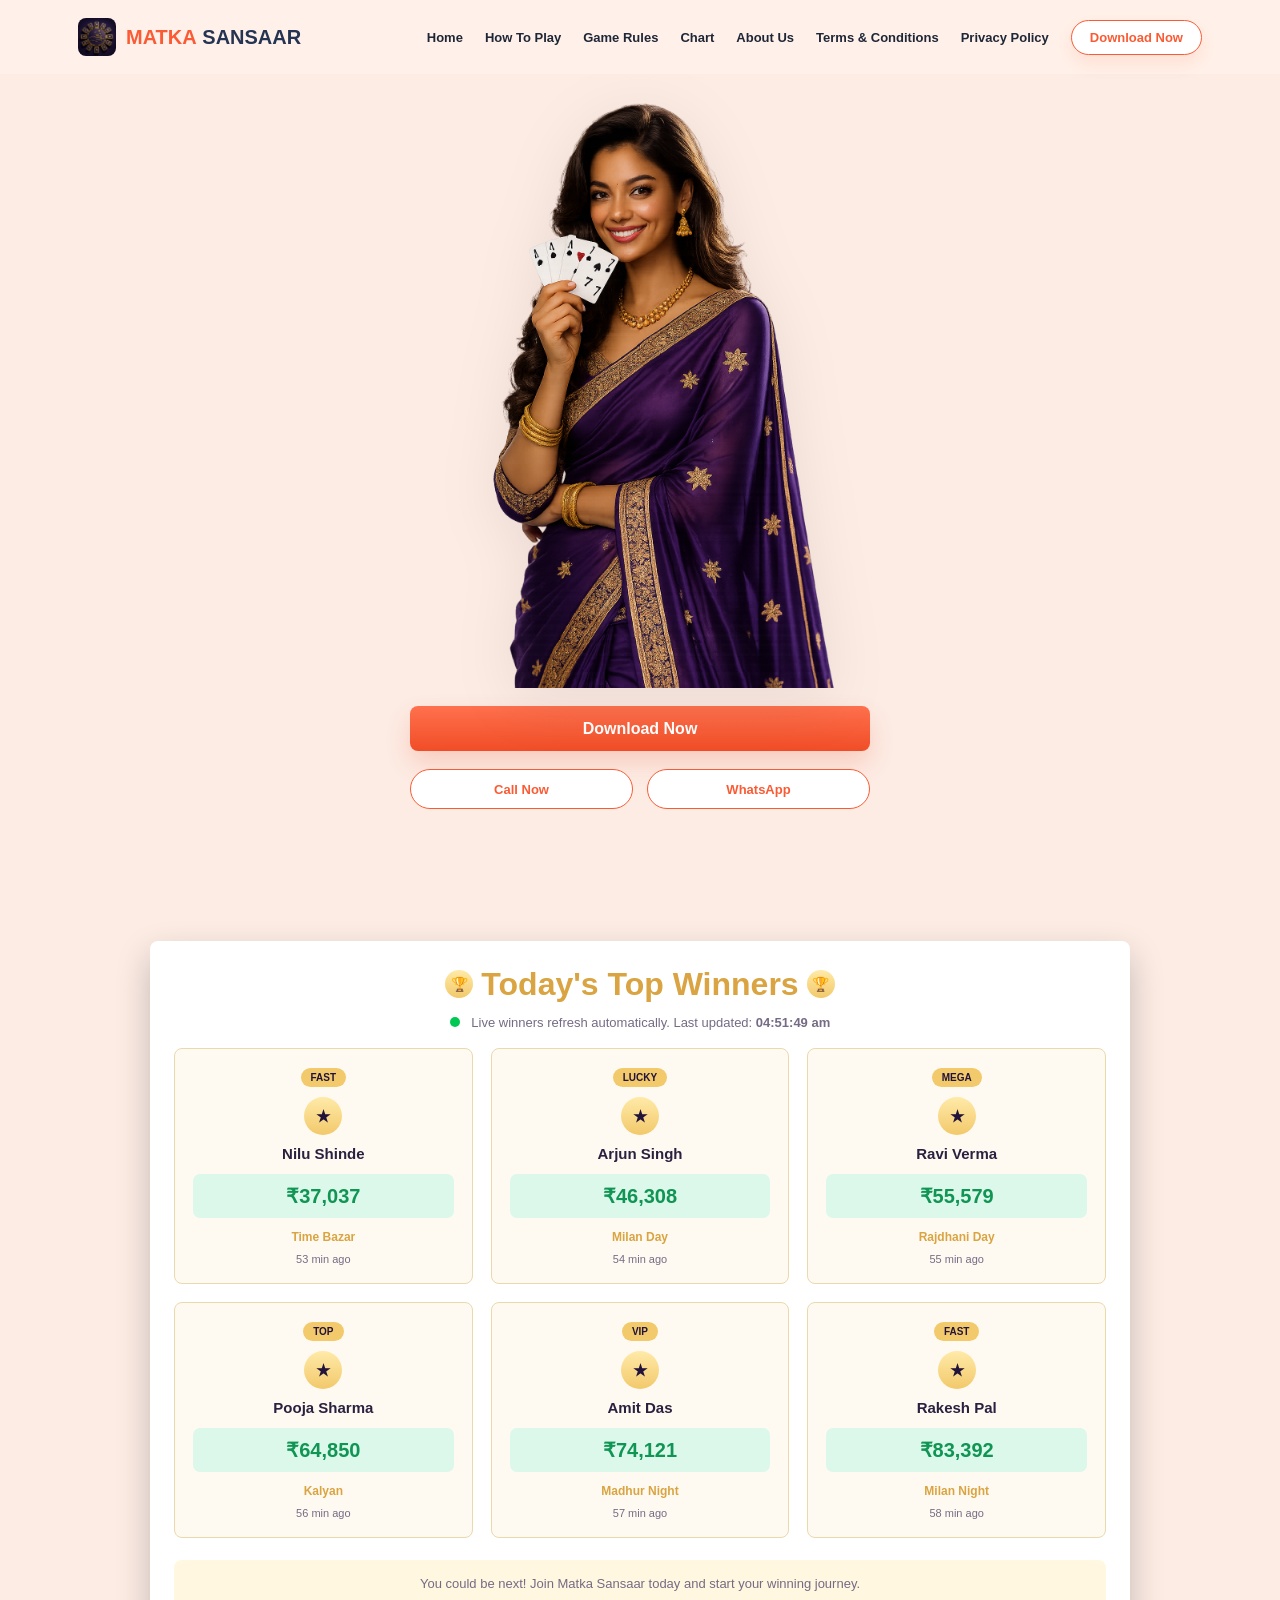
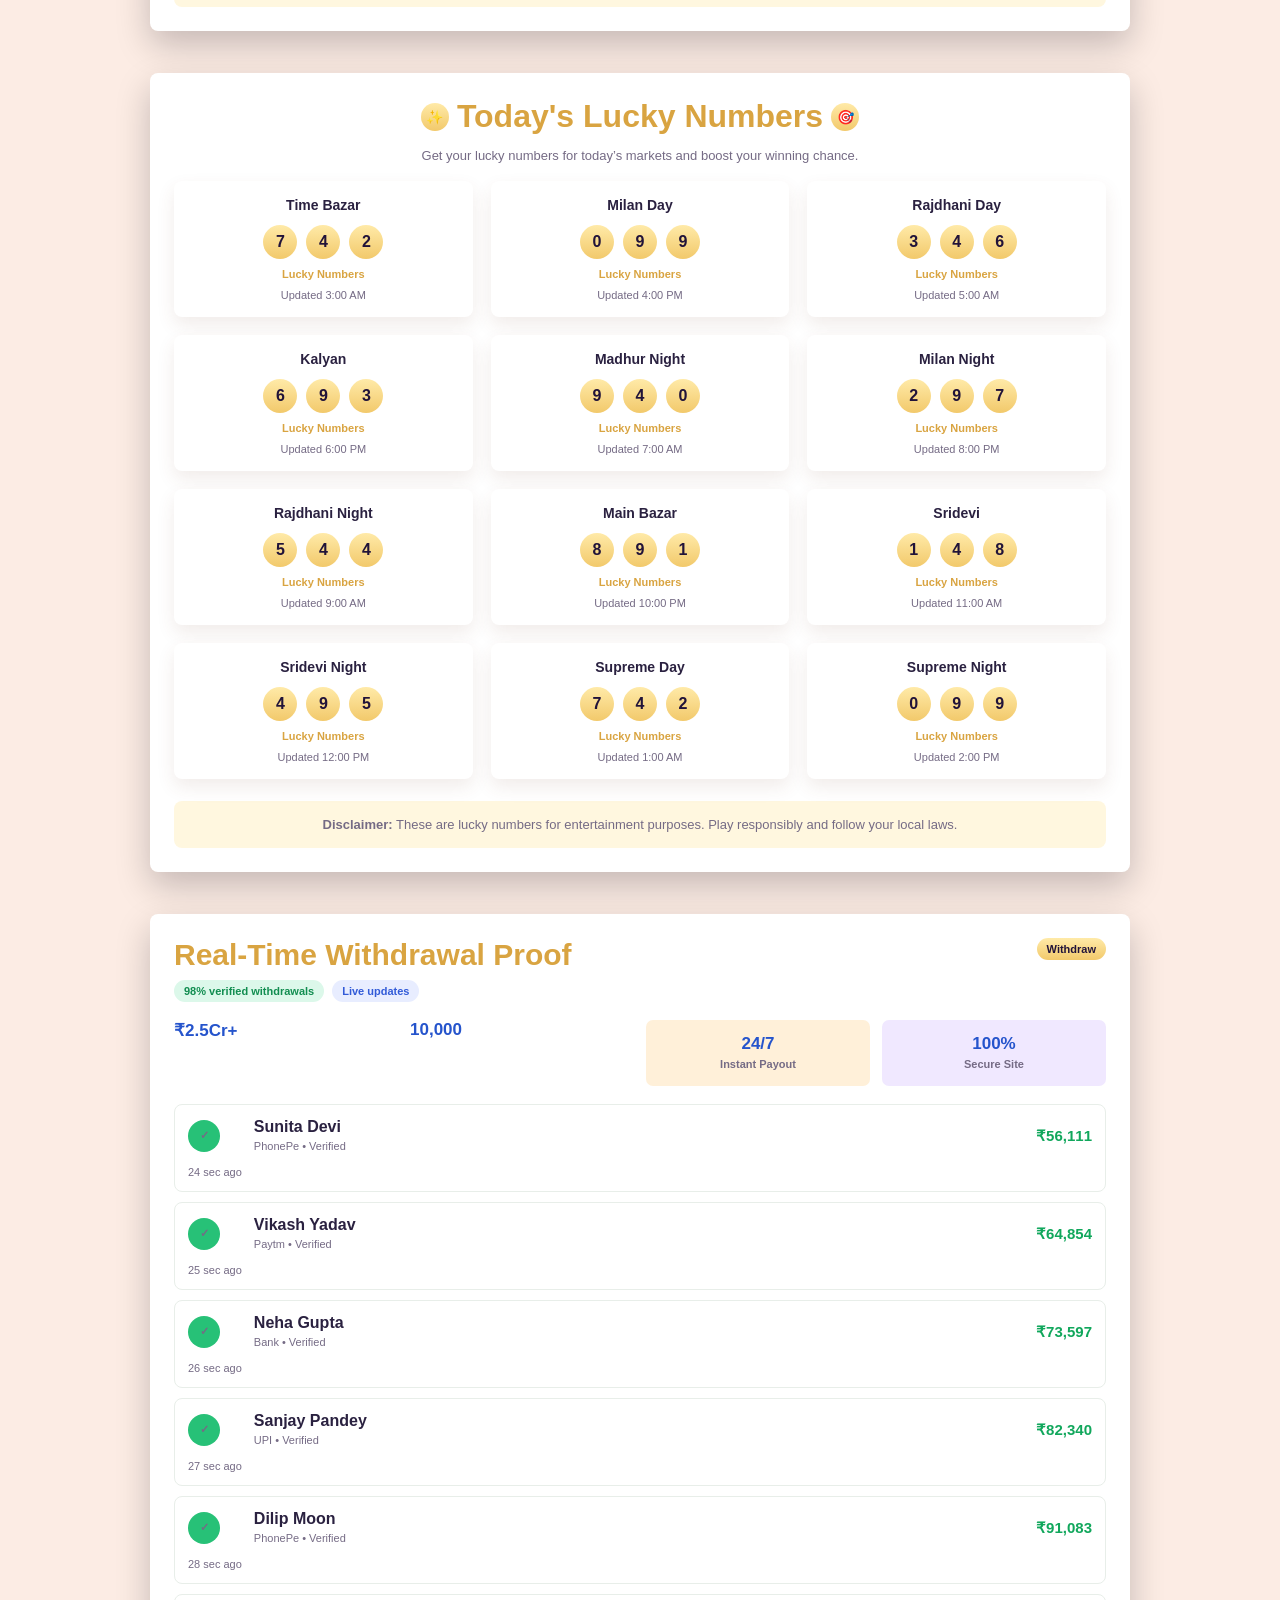
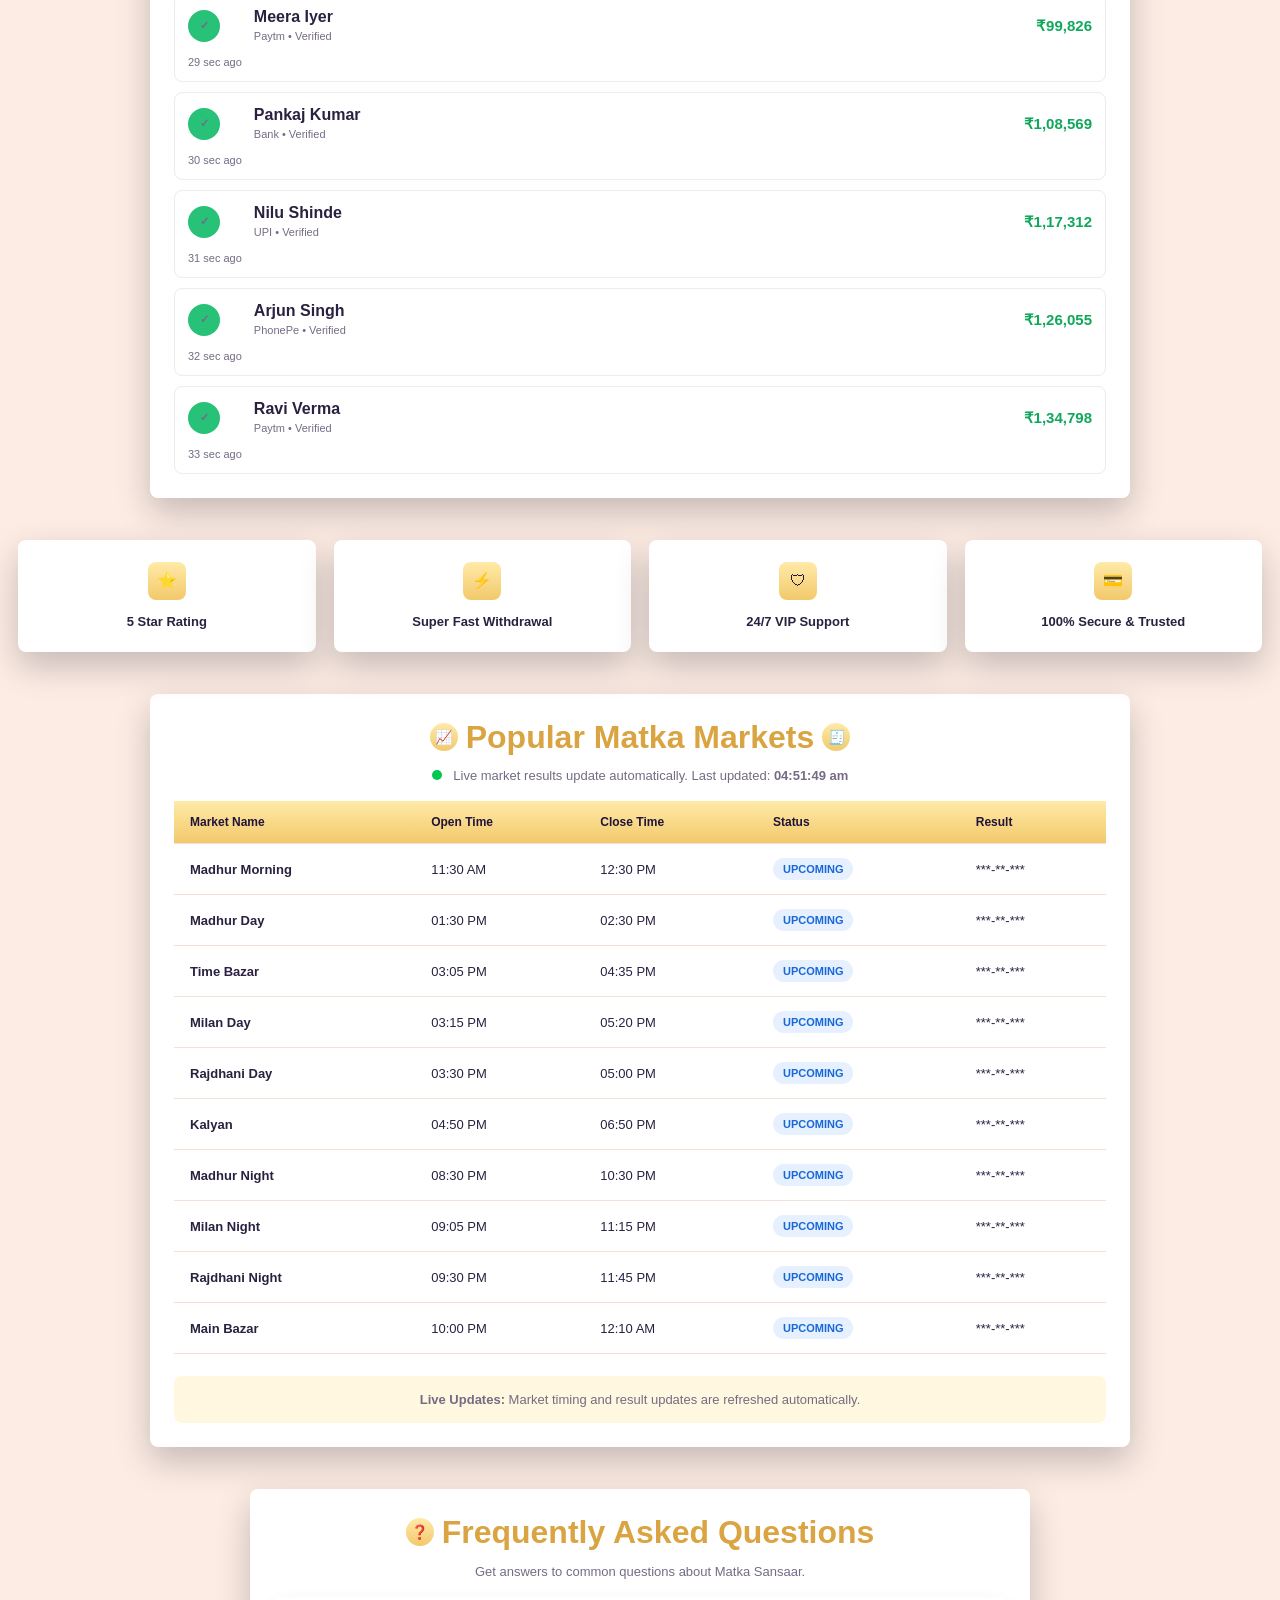
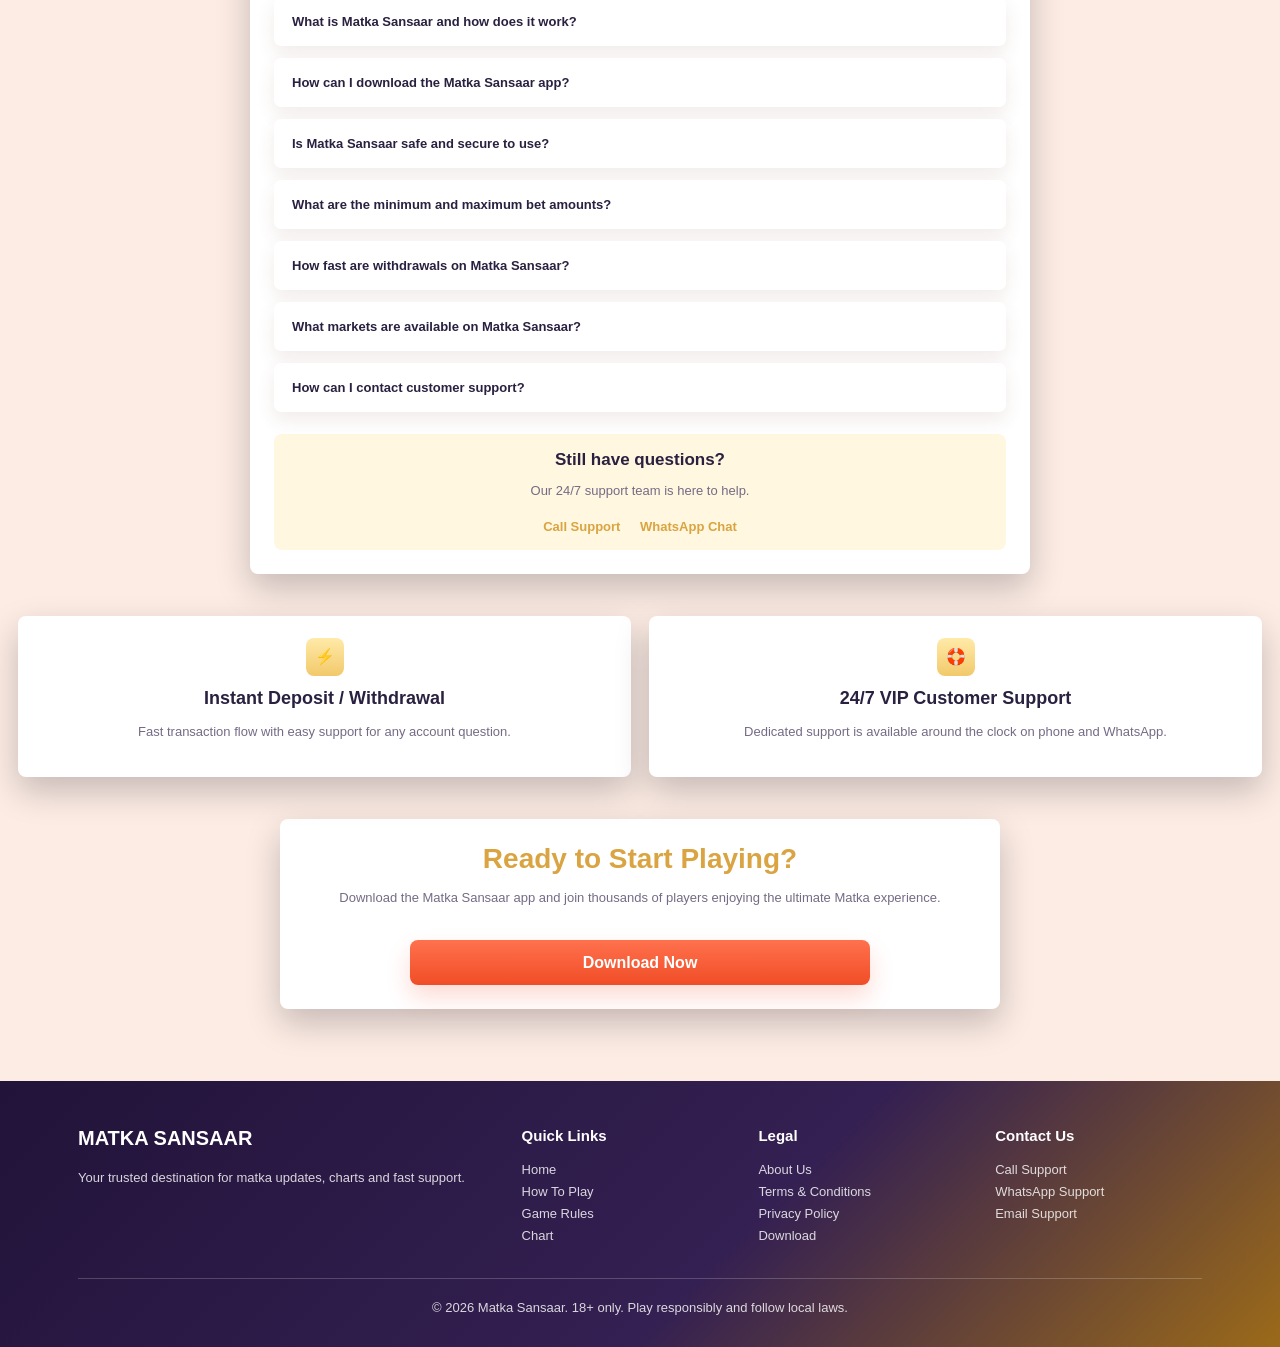
==== sansaarmatka-website/index.html @ 507994ce "Add files via upload" ====
<!doctype html>
<html lang="en">
<head>
  <meta charset="utf-8">
  <meta name="viewport" content="width=device-width, initial-scale=1">
  <title>Matka Sansaar | Results, Winners, Charts & Support</title>
  <meta name="description" content="Matka Sansaar gives daily result updates, top winners, lucky numbers, market charts, withdrawal proof and support on call.">
  <meta name="keywords" content="Matka Sansaar, matka result, matka chart, lucky number, kalyan result, milan result, rajdhani result">
  <meta name="robots" content="index, follow">
  <meta name="theme-color" content="#211339">
  <link rel="canonical" href="https://matkasansaar.com/">
  <link rel="icon" href="assets/images/matka-sansaar-logo.png">
  <link rel="preload" href="assets/images/hero-portrait.png" as="image">
  <link rel="stylesheet" href="styles.css">
  <script type="application/ld+json">
    {
      "@context": "https://schema.org",
      "@type": "Organization",
      "name": "Matka Sansaar",
      "url": "https://matkasansaar.com/",
      "telephone": "+918210743343"
    }
  </script>
</head>
<body>
  <header class="site-header">
    <a class="brand" href="index.html" aria-label="Matka Sansaar home">
      <img src="assets/images/matka-sansaar-logo.png" alt="Matka Sansaar logo" width="36" height="36">
      <span><b>MATKA</b> SANSAAR</span>
    </a>
    <button class="menu-btn" type="button" aria-expanded="false" aria-controls="mainNav">Menu</button>
    <nav id="mainNav" class="nav-links" aria-label="Main navigation">
      <a href="index.html">Home</a>
      <a href="how-to-play.html">How To Play</a>
      <a href="game-rules.html">Game Rules</a>
      <a href="chart.html">Chart</a>
      <a href="about-us.html">About Us</a>
      <a href="terms-and-conditions.html">Terms & Conditions</a>
      <a href="privacy-policy.html">Privacy Policy</a>
      <a class="download-pill" href="apk/MatkaSansaar.apk" download>Download Now</a>
    </nav>
  </header>

  <main>
    <section class="hero">
      <img class="hero-person" src="assets/images/hero-portrait.png" alt="Matka Sansaar app download visual">
      <a class="primary-download" href="apk/MatkaSansaar.apk" download>Download Now</a>
      <div class="hero-actions">
        <a href="tel:+918210743343">Call Now</a>
        <a href="https://wa.me/918210743343" target="_blank" rel="noopener">WhatsApp</a>
      </div>
    </section>

    <section class="panel winners-panel" aria-labelledby="winnersTitle">
      <div class="section-title">
        <span class="round-icon">🏆</span>
        <h1 id="winnersTitle">Today's Top Winners</h1>
        <span class="round-icon">🏆</span>
        <p><span class="live-dot"></span> Live winners refresh automatically. Last updated: <b data-update-time>--:--</b></p>
      </div>
      <div id="winnerCards" class="winner-grid">
  <article class="winner-card skeleton" style="height:260px"></article>
  <article class="winner-card skeleton" style="height:260px"></article>
  <article class="winner-card skeleton" style="height:260px"></article>
</div>
      <div class="notice">You could be next! Join Matka Sansaar today and start your winning journey.</div>
    </section>

    <section class="panel" aria-labelledby="luckyTitle">
      <div class="section-title">
        <span class="round-icon">✨</span>
        <h2 id="luckyTitle">Today's Lucky Numbers</h2>
        <span class="round-icon">🎯</span>
        <p>Get your lucky numbers for today’s markets and boost your winning chance.</p>
      </div>
      <div id="luckyCards" class="lucky-grid"></div>
      <div class="disclaimer"><b>Disclaimer:</b> These are lucky numbers for entertainment purposes. Play responsibly and follow your local laws.</div>
    </section>

    <section class="panel" aria-labelledby="withdrawalTitle">
      <div class="proof-head">
        <div>
          <h2 id="withdrawalTitle">Real-Time Withdrawal Proof</h2>
          <p><span>98% verified withdrawals</span><span>Live updates</span></p>
        </div>
        <a href="apk/MatkaSansaar.apk" download>Withdraw</a>
      </div>
      <div class="proof-stats">
<strong id="paidAmount">₹2.5Cr+</strong>
<strong id="happyPlayers">10K+</strong>
        <article><strong>24/7</strong><span>Instant Payout</span></article>
        <article><strong>100%</strong><span>Secure Site</span></article>
      </div>
      <div id="withdrawalList" class="withdrawal-list">
  <div class="skeleton" style="height:90px;border-radius:18px"></div>
  <div class="skeleton" style="height:90px;border-radius:18px"></div>
  <div class="skeleton" style="height:90px;border-radius:18px"></div>
</div>

    </section>

    <section class="trust-row" aria-label="Service highlights">
      <article><span>⭐</span><strong>5 Star Rating</strong></article>
      <article><span>⚡</span><strong>Super Fast Withdrawal</strong></article>
      <article><span>🛡</span><strong>24/7 VIP Support</strong></article>
      <article><span>💳</span><strong>100% Secure & Trusted</strong></article>
    </section>

    <section class="panel" aria-labelledby="marketsTitle">
      <div class="section-title">
        <span class="round-icon">📈</span>
        <h2 id="marketsTitle">Popular Matka Markets</h2>
        <span class="round-icon">🧾</span>
        <p><span class="live-dot"></span> Live market results update automatically. Last updated: <b data-update-time>--:--</b></p>
      </div>
      <div class="table-wrap">
        <table>
          <thead>
            <tr>
              <th>Market Name</th>
              <th>Open Time</th>
              <th>Close Time</th>
              <th>Status</th>
              <th>Result</th>
            </tr>
          </thead>
          <tbody id="marketRows"></tbody>
        </table>
      </div>
      <div class="disclaimer"><b>Live Updates:</b> Market timing and result updates are refreshed automatically.</div>
    </section>

    <section class="panel faq-panel" aria-labelledby="faqTitle">
      <div class="section-title">
        <span class="round-icon">❓</span>
        <h2 id="faqTitle">Frequently Asked Questions</h2>
        <p>Get answers to common questions about Matka Sansaar.</p>
      </div>
      <div class="faq-list">
        <article><button type="button">What is Matka Sansaar and how does it work?</button><p>Matka Sansaar is an informational website for results, charts, lucky numbers and support updates.</p></article>
        <article><button type="button">How can I download the Matka Sansaar app?</button><p>Use the Download Now button to download the APK directly. For help, call now.</p></article>
        <article><button type="button">Is Matka Sansaar safe and secure to use?</button><p>The website uses simple static pages and provides clear support links. Use it responsibly and follow local rules.</p></article>
        <article><button type="button">What are the minimum and maximum bet amounts?</button><p>This placeholder page does not publish betting limits yet. You can replace this text after you finalize your rules.</p></article>
        <article><button type="button">How fast are withdrawals on Matka Sansaar?</button><p>The sample proof section shows fast withdrawals. Actual processing details can be added to the terms page.</p></article>
        <article><button type="button">What markets are available on Matka Sansaar?</button><p>Kalyan, Milan, Rajdhani, Madhur, Time Bazar, Sridevi and other popular markets are listed in the chart table.</p></article>
        <article><button type="button">How can I contact customer support?</button><p>Call or WhatsApp for support.</p></article>
      </div>
      <div class="support-box">
        <strong>Still have questions?</strong>
        <p>Our 24/7 support team is here to help.</p>
        <a href="tel:+918210743343">Call Support</a>
        <a href="https://wa.me/918210743343" target="_blank" rel="noopener">WhatsApp Chat</a>
      </div>
    </section>

    <section class="info-cards">
      <article><span>⚡</span><h2>Instant Deposit / Withdrawal</h2><p>Fast transaction flow with easy support for any account question.</p></article>
      <article><span>🛟</span><h2>24/7 VIP Customer Support</h2><p>Dedicated support is available around the clock on phone and WhatsApp.</p></article>
    </section>

    <section class="cta-panel">
      <h2>Ready to Start Playing?</h2>
      <p>Download the Matka Sansaar app and join thousands of players enjoying the ultimate Matka experience.</p>
      <a class="primary-download" href="apk/MatkaSansaar.apk" download>Download Now</a>
    </section>
  </main>

  <footer class="site-footer">
    <div>
      <h2>MATKA SANSAAR</h2>
      <p>Your trusted destination for matka updates, charts and fast support.</p>
    </div>
    <div>
      <h3>Quick Links</h3>
      <a href="index.html">Home</a>
      <a href="how-to-play.html">How To Play</a>
      <a href="game-rules.html">Game Rules</a>
      <a href="chart.html">Chart</a>
    </div>
    <div>
      <h3>Legal</h3>
      <a href="about-us.html">About Us</a>
      <a href="terms-and-conditions.html">Terms & Conditions</a>
      <a href="privacy-policy.html">Privacy Policy</a>
      <a href="apk/MatkaSansaar.apk" download>Download</a>
    </div>
    <div>
      <h3>Contact Us</h3>
      <a href="tel:+918210743343">Call Support</a>
      <a href="https://wa.me/918210743343" target="_blank" rel="noopener">WhatsApp Support</a>
      <a href="mailto:support@matkasansaar.com">Email Support</a>
    </div>
    <small>© 2026 Matka Sansaar. 18+ only. Play responsibly and follow local laws.</small>
  </footer>

  <script src="script.js"></script>
</body>
</html>
---- sansaarmatka-website/styles.css ----
:root {
  --bg: #140d24;
  --panel: #ffffff;
  --soft: #fff7df;
  --orange: #d9a441;
  --orange-dark: #9b6a19;
  --purple: #211339;
  --purple-soft: #342052;
  --gold: #f2c96b;
  --text: #2a2140;
  --muted: #756b85;
  --green: #27c177;
  --blue: #5387ff;
  --line: #ead9ab;
  --shadow: 0 14px 34px rgba(10, 6, 18, 0.22);
}

* {
  box-sizing: border-box;
}

html {
  scroll-behavior: smooth;
}

body {
  margin: 0;
  font-family: Arial, Helvetica, sans-serif;
  color: var(--text);
  background: #FCECE4;
}

a {
  color: inherit;
  text-decoration: none;
}

button,
input {
  font: inherit;
}

.site-header {
  position: sticky;
  top: 0;
  z-index: 50;
  display: flex;
  align-items: center;
  justify-content: space-between;
  gap: 18px;
  padding: 18px clamp(18px, 7vw, 78px);
  background: rgba(255, 241, 234, 0.96);
  border-bottom: 0;
  backdrop-filter: blur(12px);
}

.brand {
  display: inline-flex;
  align-items: center;
  gap: 10px;
  min-width: max-content;
  color: #253452;
  font-size: 20px;
  font-weight: 900;
  letter-spacing: 0;
}

.brand img {
  width: 38px;
  height: 38px;
  border-radius: 8px;
  object-fit: cover;
}

.brand b {
  color: #fb5b34;
}

.nav-links {
  display: flex;
  align-items: center;
  justify-content: flex-end;
  gap: 22px;
  width: 100%;
  font-size: 13px;
  font-weight: 800;
}

.nav-links a {
  color: #1f2737;
}

.download-pill {
  min-width: max-content;
  padding: 9px 18px;
  border: 1px solid var(--orange);
  border-radius: 999px;
  color: #fb5b34 !important;
  background: #ffffff;
  border-color: #fb5b34;
  box-shadow: 0 8px 18px rgba(251, 91, 52, 0.12);
}

.menu-btn {
  display: none;
  border: 0;
  border-radius: 7px;
  padding: 10px 14px;
  color: #ffffff;
  color: var(--purple);
  background: linear-gradient(180deg, #ffeaa8, var(--gold));
  font-weight: 900;
}

main {
  width: 100%;
  margin: 0 auto;
  padding: 0 18px 72px;
}

.hero {
  position: relative;
  display: grid;
  justify-items: center;
  align-content: start;
  min-height: calc(100svh - 75px);
  margin-inline: -18px;
  padding: 0 18px 40px;
  overflow: visible;
  isolation: isolate;
  background: #FCECE4;
}

.hero-person {
  display: block;
  margin: 0 auto;
  width: min(32vw, 420px);
  height: auto;
  filter: drop-shadow(0 10px 30px rgba(0,0,0,.08));
  object-fit: contain;
  object-position: center bottom;
}

.hero::after {
  content: none;
}

.primary-download {
  display: inline-flex;
  align-items: center;
  justify-content: center;
  width: min(460px, 92vw);
  min-height: 45px;
  margin-top: 18px;
  border-radius: 8px;
  color: #ffffff;
  background: linear-gradient(180deg, #ff714d, #f04d27);
  box-shadow: 0 12px 24px rgba(240, 77, 39, 0.2);
  font-weight: 900;
}

.hero-actions {
  display: grid;
  grid-template-columns: repeat(2, minmax(0, 1fr));
  gap: 14px;
  width: min(460px, 92vw);
  margin-top: 18px;
}

.hero-actions a {
  display: grid;
  place-items: center;
  min-height: 40px;
  border: 1px solid var(--orange);
  border-radius: 999px;
  color: #fb5b34;
  background: #ffffff;
  border-color: #fb5b34;
  font-size: 13px;
  font-weight: 900;
}

.panel,
.cta-panel {
  width: min(100%, 980px);
  margin: 42px auto 0;
  padding: 24px;
  border-radius: 8px;
  background: var(--panel);
  box-shadow: var(--shadow);
}

.section-title {
  display: flex;
  flex-wrap: wrap;
  align-items: center;
  justify-content: center;
  gap: 8px;
  text-align: center;
}

.section-title h1,
.section-title h2 {
  margin: 0;
  color: var(--orange);
  font-size: clamp(24px, 4vw, 32px);
  line-height: 1.2;
}

.section-title p {
  flex-basis: 100%;
  margin: 4px 0 18px;
  color: var(--muted);
  font-size: 13px;
}

.live-dot {
  display: inline-block;
  width: 8px;
  height: 8px;
  margin-right: 6px;
  border-radius: 50%;
  background: var(--green);
  box-shadow: 0 0 0 0 rgba(39, 193, 119, 0.5);
  animation: livePulse 1.6s infinite;
}

@keyframes livePulse {
  70% {
    box-shadow: 0 0 0 9px rgba(39, 193, 119, 0);
  }

  100% {
    box-shadow: 0 0 0 0 rgba(39, 193, 119, 0);
  }
}

.is-refreshing {
  animation: refreshFlash 0.45s ease;
}

@keyframes refreshFlash {
  0% {
    opacity: 0.68;
    transform: translateY(3px);
  }

  100% {
    opacity: 1;
    transform: translateY(0);
  }
}

.round-icon {
  display: inline-grid;
  place-items: center;
  width: 28px;
  height: 28px;
  border-radius: 50%;
  color: var(--purple);
  background: linear-gradient(180deg, #ffeaa8, var(--gold));
  font-size: 14px;
}

.winner-grid {
  display: grid;
  grid-template-columns: repeat(3, minmax(0, 1fr));
  gap: 18px;
}

.winner-card {
  min-width: 0;
  padding: 18px;
  border: 1px solid var(--line);
  border-radius: 8px;
  background: #fffaf1;
  text-align: center;
}

.winner-badge {
  display: inline-flex;
  padding: 4px 10px;
  border-radius: 999px;
  color: var(--purple);
  background: var(--gold);
  font-size: 10px;
  font-weight: 900;
}

.winner-avatar {
  display: grid;
  place-items: center;
  width: 38px;
  height: 38px;
  margin: 10px auto;
  border-radius: 50%;
  color: var(--purple);
  background: linear-gradient(180deg, #ffeaa8, var(--gold));
  font-weight: 900;
}

.winner-card h3,
.winner-card p {
  margin: 0;
}

.winner-card h3 {
  font-size: 15px;
}

.winner-amount {
  margin: 12px 0;
  padding: 10px;
  border-radius: 7px;
  color: #109554;
  background: #dcf8ea;
  font-size: 20px;
  font-weight: 900;
}

.market-name {
  display: block;
  color: var(--orange);
  font-size: 12px;
  font-weight: 900;
}

.time-small {
  display: block;
  margin-top: 9px;
  color: var(--muted);
  font-size: 11px;
}

.notice,
.disclaimer,
.support-box {
  margin-top: 22px;
  padding: 16px;
  border-radius: 8px;
  color: var(--muted);
  background: var(--soft);
  text-align: center;
  font-size: 13px;
}

.lucky-grid {
  display: grid;
  grid-template-columns: repeat(3, minmax(0, 1fr));
  gap: 18px;
}

.lucky-card {
  padding: 16px;
  border-radius: 8px;
  background: #ffffff;
  box-shadow: 0 8px 18px rgba(122, 72, 51, 0.1);
  text-align: center;
}

.lucky-card h3 {
  margin: 0 0 12px;
  font-size: 14px;
}

.number-row {
  display: flex;
  justify-content: center;
  gap: 9px;
}

.number-row span {
  display: grid;
  place-items: center;
  width: 34px;
  height: 34px;
  border-radius: 50%;
  color: var(--purple);
  background: linear-gradient(180deg, #ffeaa8, var(--gold));
  font-weight: 900;
}

.lucky-card small {
  display: block;
  margin-top: 9px;
  color: var(--orange);
  font-size: 11px;
  font-weight: 900;
}

.proof-head {
  display: flex;
  align-items: flex-start;
  justify-content: space-between;
  gap: 16px;
}

.proof-head h2 {
  margin: 0;
  color: var(--orange);
  font-size: clamp(22px, 4vw, 30px);
}

.proof-head p {
  display: flex;
  flex-wrap: wrap;
  gap: 8px;
  margin: 8px 0 0;
}

.proof-head span,
.proof-head a,
.status-pill {
  display: inline-flex;
  align-items: center;
  border-radius: 999px;
  padding: 5px 10px;
  font-size: 11px;
  font-weight: 900;
}

.proof-head span:first-child {
  color: #118d50;
  background: #dcf8ea;
}

.proof-head span:last-child {
  color: #325bd8;
  background: #e8edff;
}

.proof-head a {
  color: var(--purple);
  background: linear-gradient(180deg, #ffeaa8, var(--gold));
}

.proof-stats {
  display: grid;
  grid-template-columns: repeat(4, minmax(0, 1fr));
  gap: 12px;
  margin: 18px 0;
}

.proof-stats article {
  padding: 14px;
  border-radius: 7px;
  text-align: center;
}

.proof-stats article:nth-child(1) {
  background: #def9eb;
}

.proof-stats article:nth-child(2) {
  background: #e8edff;
}

.proof-stats article:nth-child(3) {
  background: #fff0d9;
}

.proof-stats article:nth-child(4) {
  background: #f0e8ff;
}

.proof-stats strong {
  display: block;
  color: #2554cc;
  font-size: 17px;
}

.proof-stats span {
  color: var(--muted);
  font-size: 11px;
  font-weight: 800;
}

.withdrawal-list {
  display: grid;
  gap: 10px;
}

.withdrawal-item {
  display: grid;
  grid-template-columns: auto 1fr auto;
  align-items: center;
  gap: 12px;
  padding: 13px;
  border: 1px solid #e8eee9;
  border-radius: 8px;
}

.check {
  display: grid;
  place-items: center;
  width: 32px;
  height: 32px;
  border-radius: 50%;
  color: #ffffff;
  background: var(--green);
  font-weight: 900;
}

.withdrawal-item strong {
  display: block;
}

.withdrawal-item small,
.withdrawal-item span {
  color: var(--muted);
  font-size: 11px;
}

.withdrawal-amount {
  color: #11a75c !important;
  font-size: 15px !important;
  font-weight: 900;
}

.trust-row,
.info-cards {
  display: grid;
  grid-template-columns: repeat(4, minmax(0, 1fr));
  gap: 18px;
  margin-top: 42px;
}

.trust-row article,
.info-cards article {
  padding: 22px 14px;
  border-radius: 8px;
  background: #ffffff;
  box-shadow: var(--shadow);
  text-align: center;
}

.trust-row span,
.info-cards span {
  display: grid;
  place-items: center;
  width: 38px;
  height: 38px;
  margin: 0 auto 12px;
  border-radius: 8px;
  color: var(--purple);
  background: linear-gradient(180deg, #ffeaa8, var(--gold));
}

.trust-row strong {
  font-size: 13px;
}

.table-wrap {
  overflow-x: auto;
}

table {
  width: 100%;
  min-width: 760px;
  border-collapse: collapse;
  font-size: 13px;
}

th,
td {
  padding: 14px 16px;
  text-align: left;
  border-bottom: 1px solid #f3e0d8;
}

th {
  color: var(--purple);
  background: linear-gradient(180deg, #ffeaa8, var(--gold));
  font-size: 12px;
}

td:first-child {
  font-weight: 900;
}

.status-pill {
  color: #1668d8;
  background: #e7f0ff;
}

.status-pill.open {
  color: #108a4d;
  background: #dbf8e9;
}

.faq-panel {
  max-width: 780px;
}

.faq-list {
  display: grid;
  gap: 12px;
}

.faq-list article {
  border-radius: 7px;
  background: #ffffff;
  box-shadow: 0 8px 18px rgba(122, 72, 51, 0.1);
}

.faq-list button {
  width: 100%;
  border: 0;
  padding: 17px 18px;
  color: var(--text);
  background: transparent;
  text-align: left;
  font-size: 13px;
  font-weight: 900;
  cursor: pointer;
}

.faq-list p {
  display: none;
  margin: 0;
  padding: 0 18px 17px;
  color: var(--muted);
  font-size: 13px;
  line-height: 1.6;
}

.faq-list article.open p {
  display: block;
}

.support-box strong {
  display: block;
  color: var(--text);
  font-size: 17px;
}

.support-box a {
  display: inline-flex;
  margin: 8px 8px 0;
  color: var(--orange);
  font-weight: 900;
}

.info-cards {
  grid-template-columns: repeat(2, minmax(0, 1fr));
}

.info-cards h2 {
  margin: 0 0 8px;
  font-size: 18px;
}

.info-cards p,
.cta-panel p {
  color: var(--muted);
  font-size: 13px;
  line-height: 1.6;
}

.cta-panel {
  max-width: 720px;
  text-align: center;
}

.cta-panel h2 {
  margin: 0;
  color: var(--orange);
  font-size: 28px;
}

.site-footer {
  display: grid;
  grid-template-columns: 2fr 1fr 1fr 1fr;
  gap: 30px;
  padding: 46px clamp(18px, 7vw, 78px) 28px;
  color: #ffffff;
  background: linear-gradient(135deg, #211339, #342052 58%, #9b6a19);
}

.site-footer h2,
.site-footer h3,
.site-footer p {
  margin-top: 0;
}

.site-footer h2 {
  font-size: 20px;
}

.site-footer h3 {
  font-size: 15px;
}

.site-footer p,
.site-footer a,
.site-footer small {
  color: rgba(255, 255, 255, 0.82);
  font-size: 13px;
  line-height: 1.7;
}

.site-footer a {
  display: block;
}

.site-footer small {
  grid-column: 1 / -1;
  padding-top: 18px;
  border-top: 1px solid rgba(255, 255, 255, 0.2);
  text-align: center;
}

.page-hero {
  margin-top: 34px;
  padding: 48px 24px;
  border-radius: 8px;
  color: #ffffff;
  background: linear-gradient(135deg, #211339, #4a2d77 58%, #d9a441);
  box-shadow: var(--shadow);
  text-align: center;
}

.page-hero h1 {
  margin: 0 0 10px;
  font-size: clamp(30px, 5vw, 48px);
}

.page-hero p {
  margin: 0 auto;
  max-width: 720px;
  line-height: 1.7;
}

.content-panel {
  margin-top: 32px;
  padding: 28px;
  border-radius: 8px;
  background: #ffffff;
  box-shadow: var(--shadow);
}

.content-panel h2 {
  color: var(--orange);
}

.content-panel p,
.content-panel li {
  color: var(--muted);
  line-height: 1.8;
}

@media (max-width: 980px) {
  .menu-btn {
    display: inline-flex;
  }

  .nav-links {
    position: absolute;
    top: 74px;
    left: 18px;
    right: 18px;
    display: none;
    flex-direction: column;
    align-items: stretch;
    padding: 18px;
    border-radius: 8px;
    background: var(--purple);
    border: 1px solid rgba(242, 201, 107, 0.22);
    box-shadow: var(--shadow);
  }

  .nav-links.open {
    display: flex;
  }

  .nav-links a {
    padding: 10px 0;
  }

  .winner-grid,
  .lucky-grid {
    grid-template-columns: repeat(2, minmax(0, 1fr));
  }

  .proof-stats,
  .trust-row {
    grid-template-columns: repeat(2, minmax(0, 1fr));
  }

  .site-footer {
    grid-template-columns: repeat(2, minmax(0, 1fr));
  }
}

@media (max-width: 820px) {
  .hero {
    min-height: auto;
    padding: 0 18px 28px;
  }

  .hero-person {
    width: min(100%, 368px);
    height: clamp(360px, 54svh, 430px);
    min-width: 0;
  }

  .panel,
  .cta-panel {
    margin-top: 24px;
  }

  .winners-panel {
    margin-top: 4px;
  }
}

@media (max-width: 640px) {
  .site-header {
    padding: 16px;
    background: #FCECE4;
    border-bottom: 0;
    backdrop-filter: none;
  }

  .brand {
    color: #253452;
    font-size: 22px;
  }

  .brand b {
    color: #fb5b34;
  }

  .brand img {
    display: none;
  }

  .menu-btn {
    width: 42px;
    height: 42px;
    padding: 0;
    overflow: hidden;
    color: transparent;
    background:
      linear-gradient(#1f2737, #1f2737) center calc(50% - 7px) / 22px 2px no-repeat,
      linear-gradient(#1f2737, #1f2737) center center / 22px 2px no-repeat,
      linear-gradient(#1f2737, #1f2737) center calc(50% + 7px) / 22px 2px no-repeat;
    box-shadow: none;
  }

  .menu-btn::before {
    content: none;
  }

  main {
    padding: 0 12px 56px;
    background: #FCECE4;
  }

  .hero {
    min-height: auto;
    margin-inline: -12px;
    padding: 0 12px 24px;
    background: #FCECE4;
  }

  .hero-person {
    display: block;
    margin: 0 auto;
    width: min(100%, 352px);
    filter: drop-shadow(0 10px 30px rgba(0,0,0,.08));
    object-fit: contain;
    object-position: center bottom;
  }

  .primary-download {
    width: min(100%, 340px);
    min-height: 46px;
    margin-top: 18px;
    border-radius: 8px;
    color: #ffffff;
    background: linear-gradient(180deg, #ff714d, #f04d27);
    box-shadow: 0 10px 20px rgba(240, 77, 39, 0.2);
    font-size: 17px;
  }

  .panel,
  .cta-panel,
  .content-panel {
    padding: 18px;
  }

  .winner-grid,
  .lucky-grid,
  .proof-stats,
  .trust-row,
  .info-cards,
  .site-footer {
    grid-template-columns: 1fr;
  }

  .hero-actions {
    grid-template-columns: repeat(2, minmax(0, 1fr));
    gap: 8px;
    width: min(100%, 340px);
    margin-top: 18px;
  }

  .hero-actions a {
    min-height: 38px;
    border: 1px solid #fb5b34;
    color: #fb5b34;
    background: #ffffff;
    font-size: 12px;
  }

  .panel,
  .cta-panel {
    margin-top: 24px;
    border-radius: 8px;
    box-shadow: 0 10px 24px rgba(87, 47, 28, 0.12);
  }

  .winners-panel {
    margin-top: 4px;
  }

  .section-title h1,
  .section-title h2 {
    color: #fb5b34;
  }

  .round-icon {
    color: #ffffff;
    background: #fb5b34;
  }

  .nav-links {
    top: 72px;
    background: #ffffff;
  }

  .nav-links a {
    color: #253452;
  }

  .section-title h1,
  .section-title h2 {
    font-size: 23px;
  }

  .proof-head {
    flex-direction: column;
  }

  table {
    min-width: 620px;
  }

  th,
  td {
    padding: 12px 10px;
  }

  .withdrawal-item {
    grid-template-columns: auto 1fr;
  }

  .withdrawal-amount {
    grid-column: 2;
  }
}
@keyframes refreshFlash {
  0% {
    opacity: .5;
    transform: translateY(8px);
  }

  100% {
    opacity: 1;
    transform: translateY(0);
  }
}

.is-refreshing {
  animation: refreshFlash .45s ease;
}
.skeleton {
  background: linear-gradient(
    90deg,
    #f1f1f1 25%,
    #f8f8f8 50%,
    #f1f1f1 75%
  );
  background-size: 200% 100%;
  animation: shimmer 1.4s infinite;
}

@keyframes shimmer {
  from {
    background-position: 200% 0;
  }

  to {
    background-position: -200% 0;
  }
}
.live-dot {
  width: 10px;
  height: 10px;
  border-radius: 50%;
  background: #00c853;
  display: inline-block;
  margin-right: 8px;
  animation: pulseLive 1.5s infinite;
}

@keyframes pulseLive {
  0% {
    transform: scale(1);
    opacity: 1;
  }

  70% {
    transform: scale(1.6);
    opacity: .2;
  }

  100% {
    transform: scale(1);
    opacity: 1;
  }
}
.winner-card,
.lucky-card,
.withdrawal-item {
  transition: all .25s ease;
}

.winner-card:hover,
.lucky-card:hover,
.withdrawal-item:hover {
  transform: translateY(-6px);
  box-shadow: 0 12px 30px rgba(0,0,0,.08);
}
.panel {
  animation: fadeInUp .6s ease;
}

@keyframes fadeInUp {
  from {
    opacity: 0;
    transform: translateY(25px);
  }

  to {
    opacity: 1;
    transform: translateY(0);
  }
}
html {
  scroll-behavior: smooth;
}
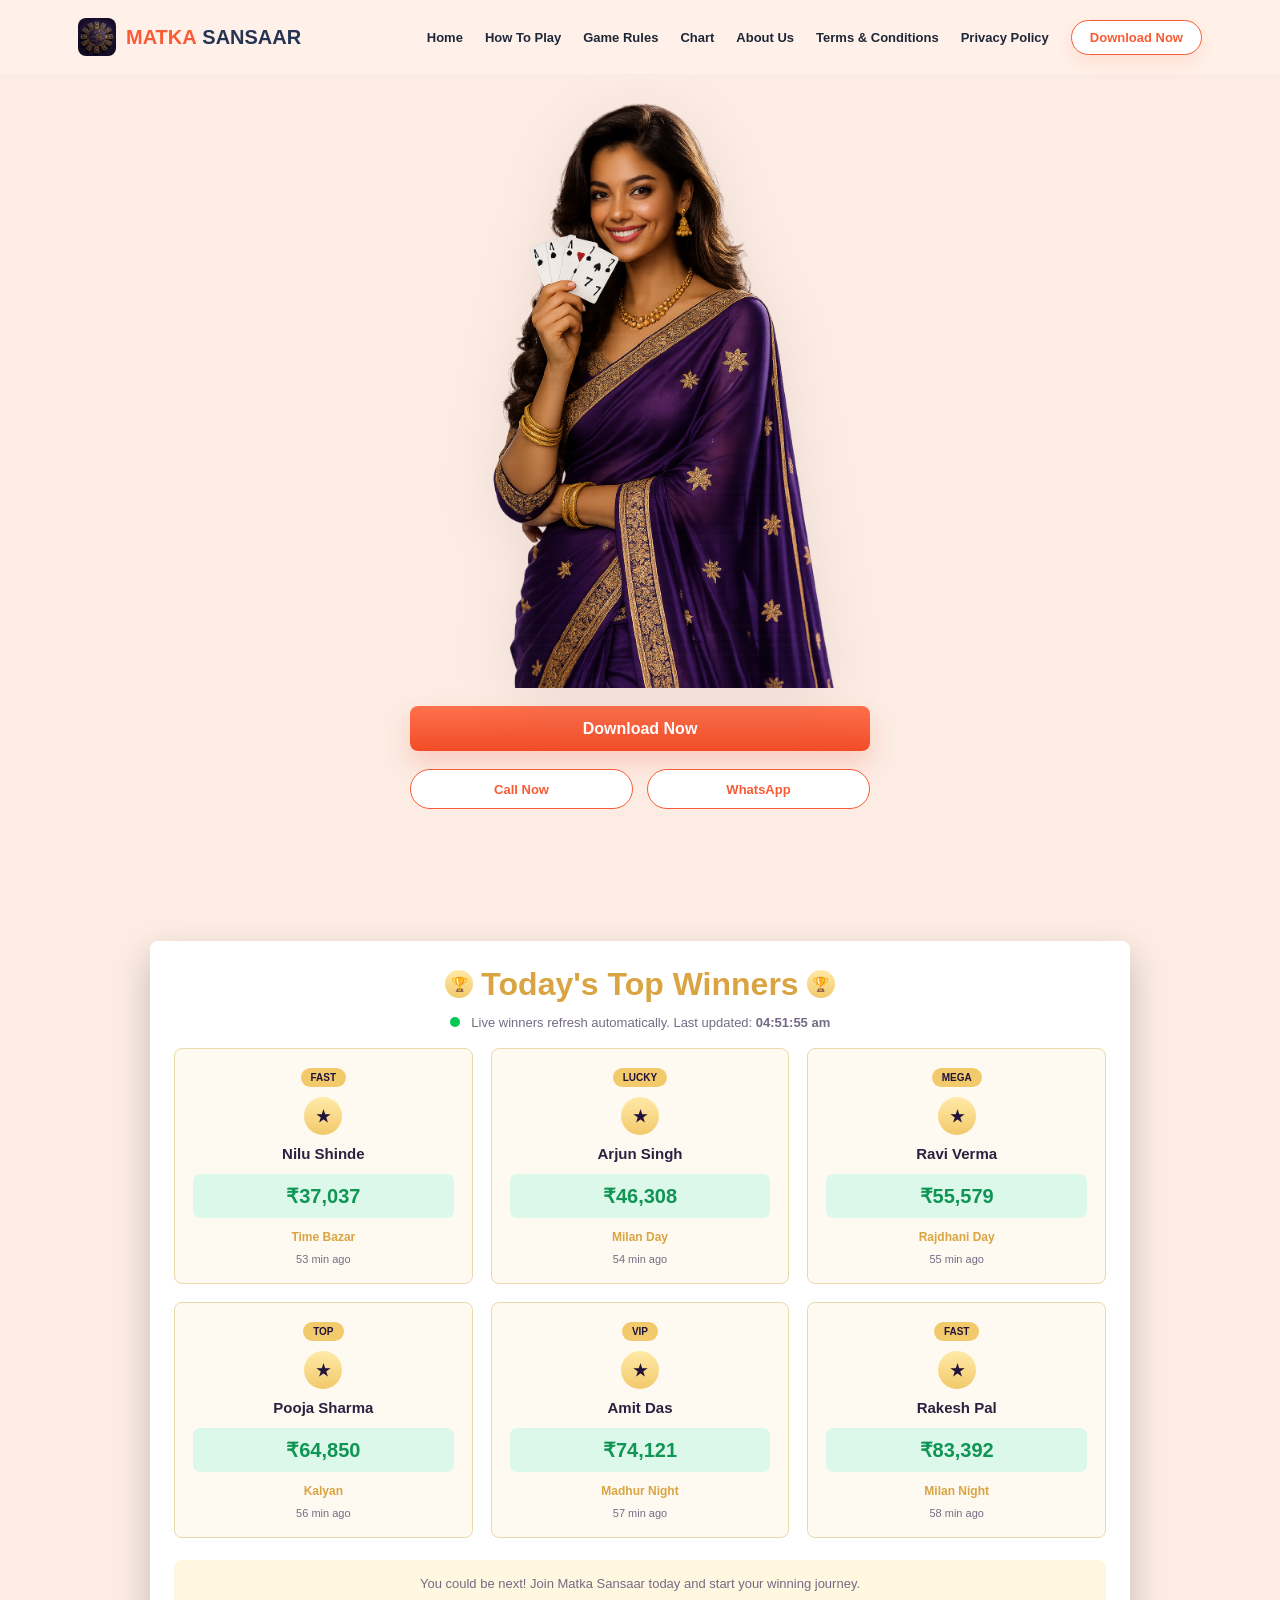
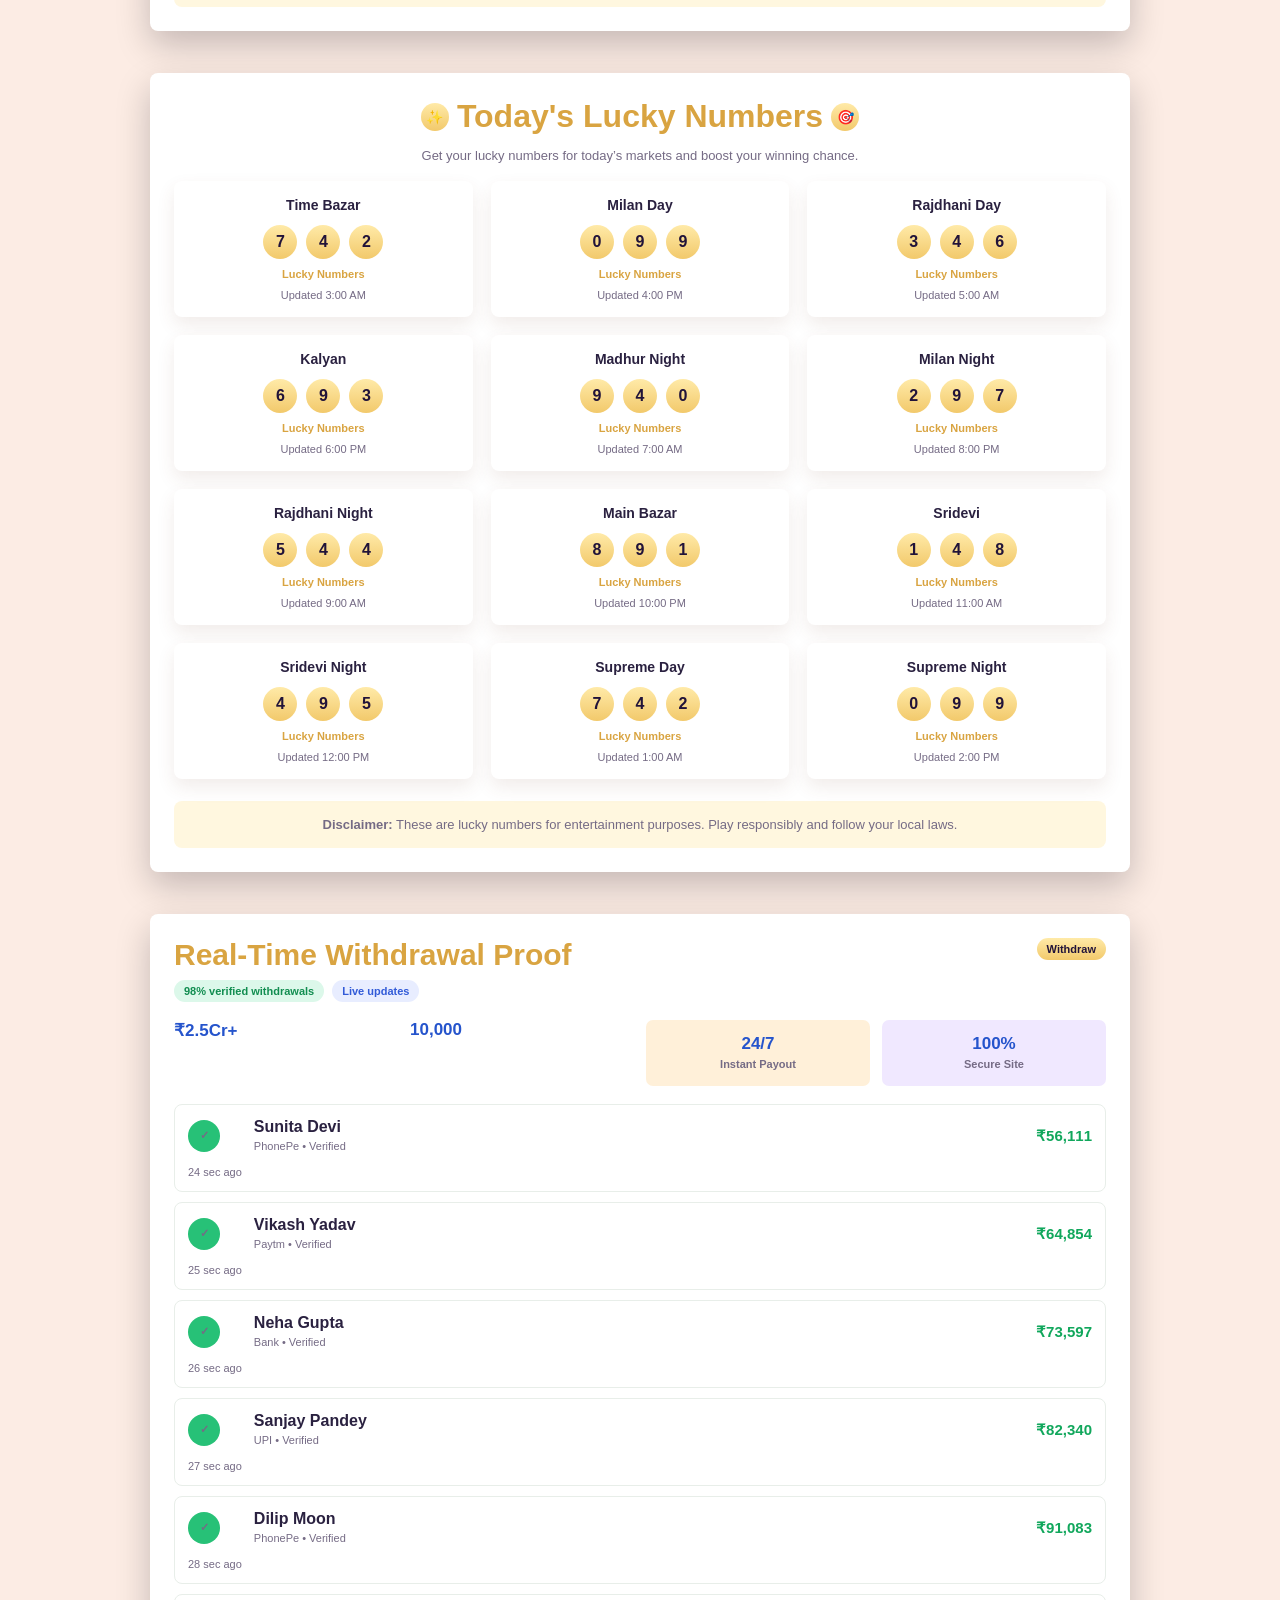
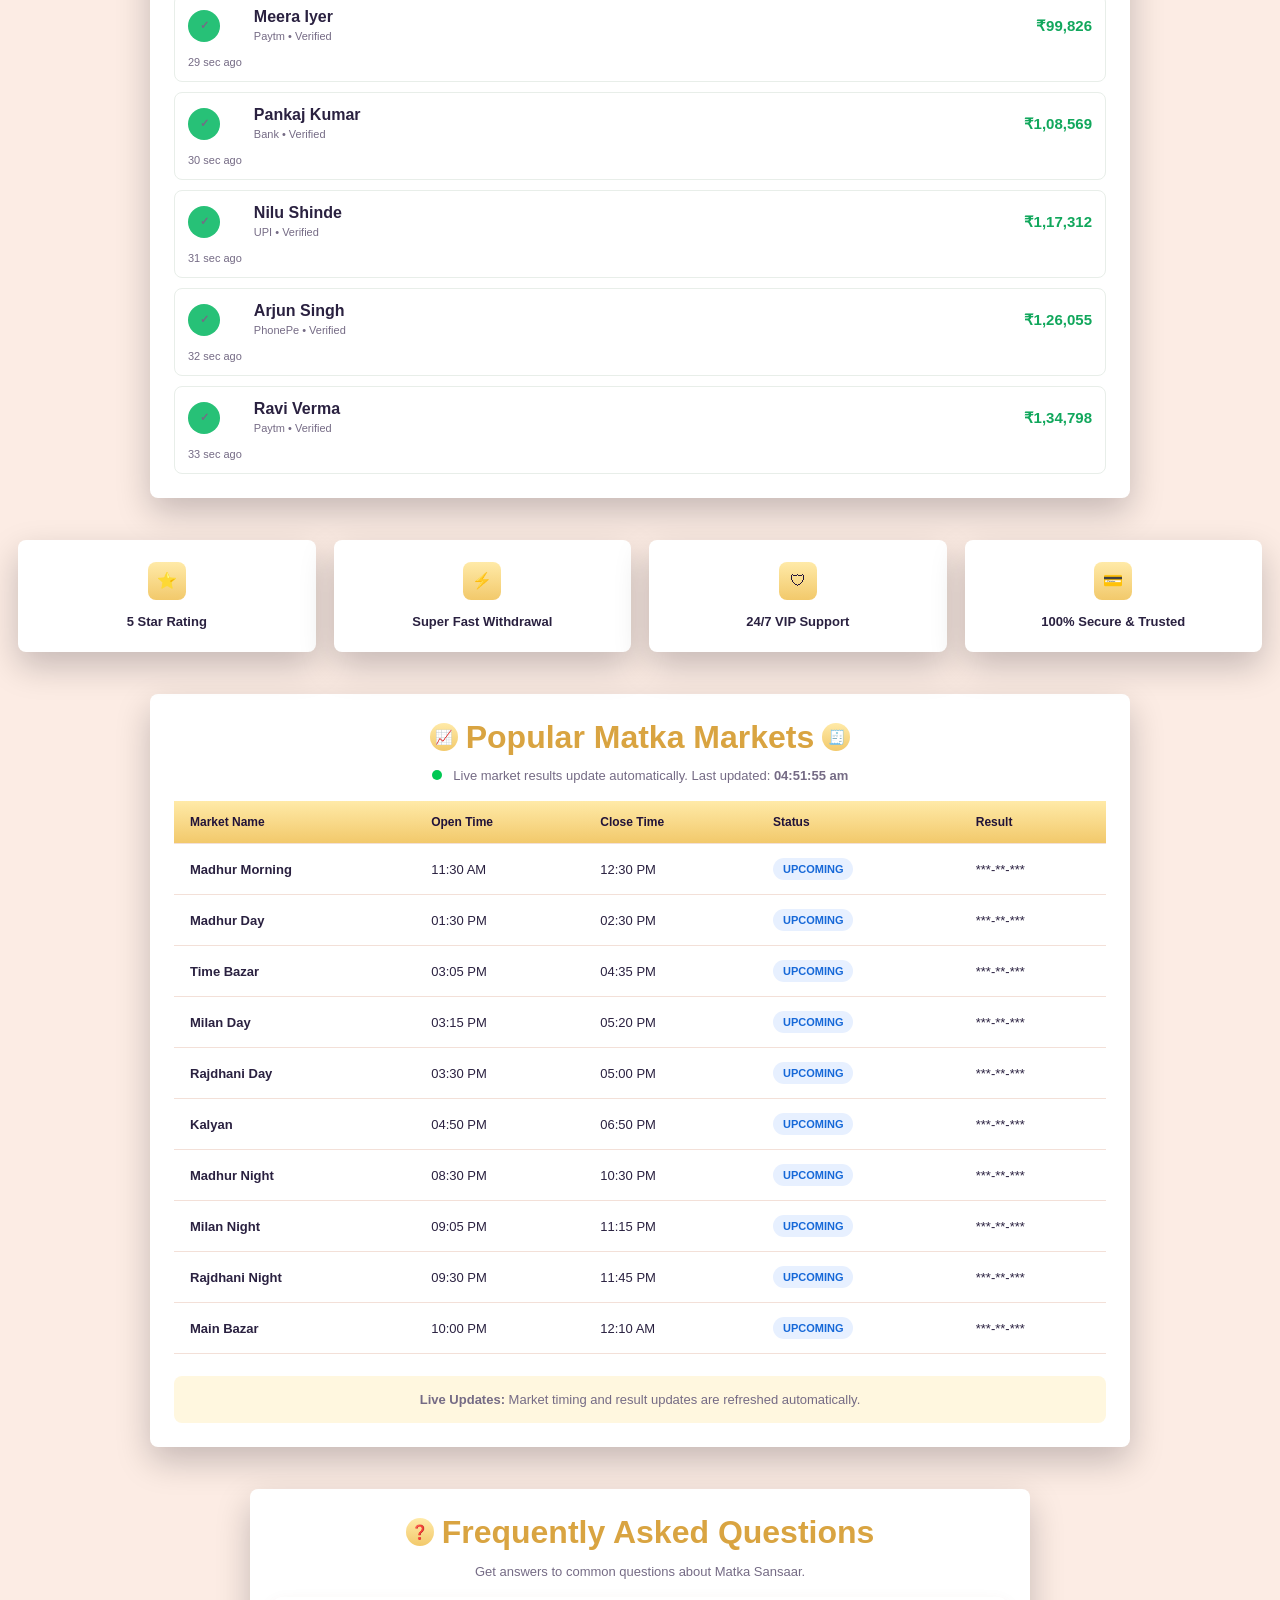
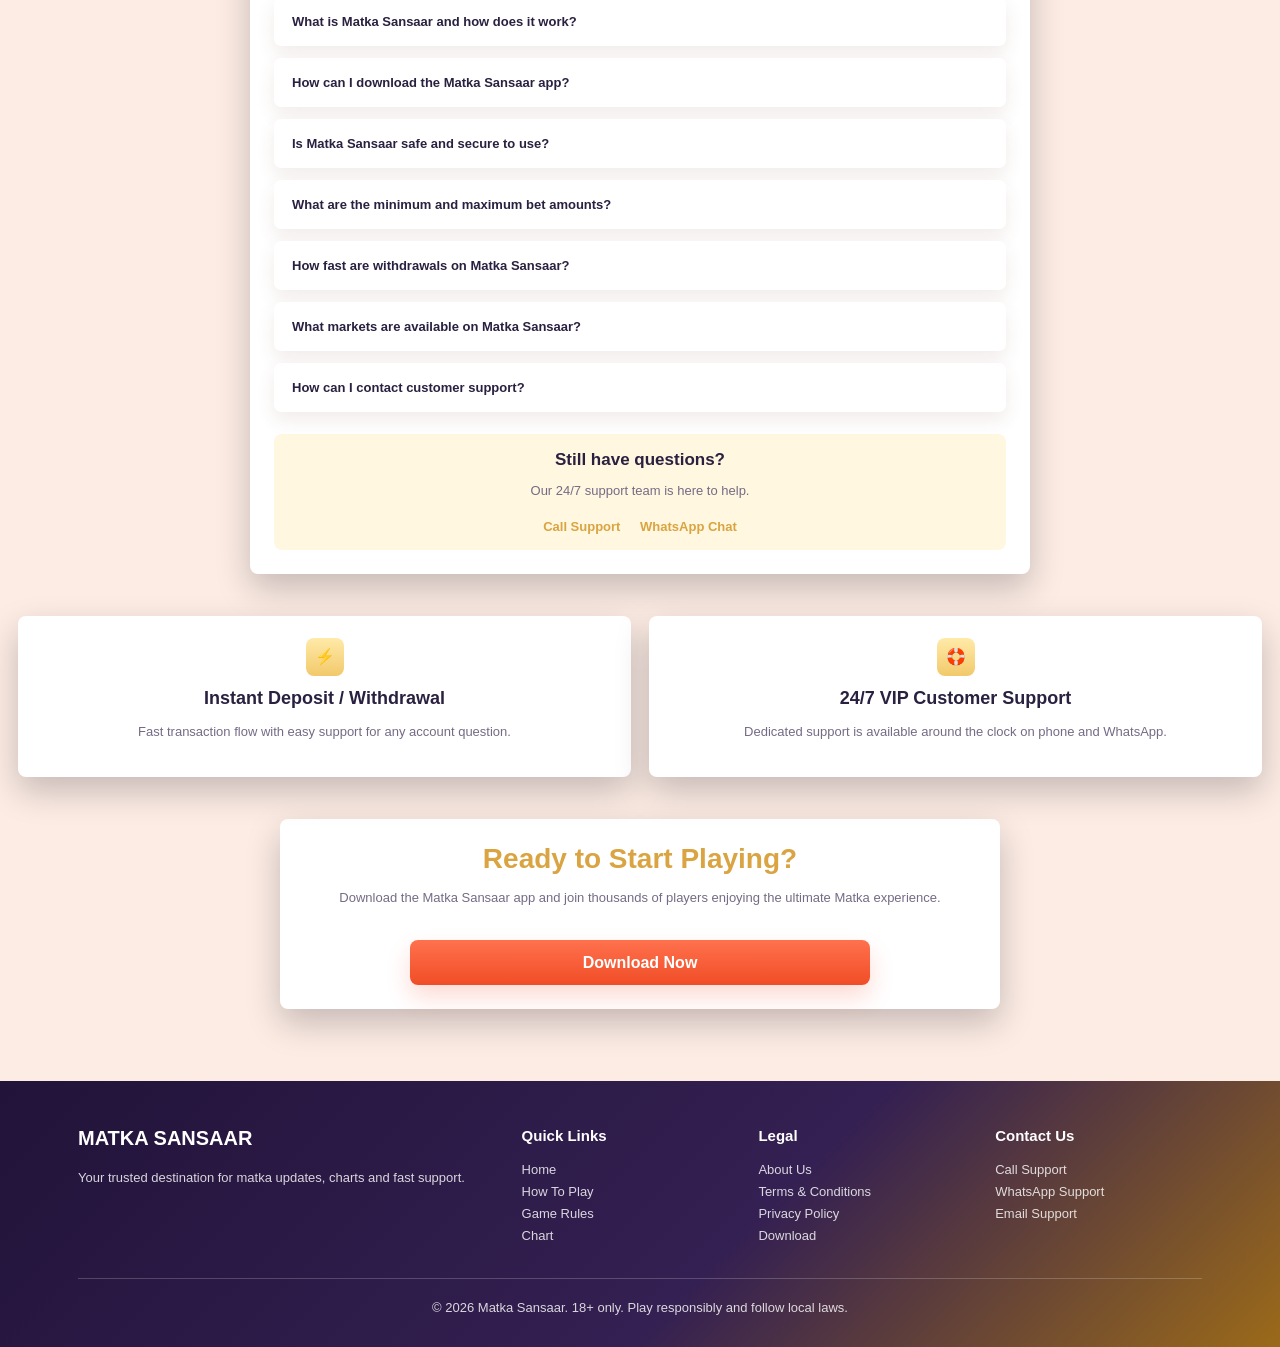
==== commit 53a921a7: "Update index.html" ====
--- a/sansaarmatka-website/index.html
+++ b/sansaarmatka-website/index.html
@@ -18,7 +18,7 @@
       "@type": "Organization",
       "name": "Matka Sansaar",
       "url": "https://matkasansaar.com/",
-      "telephone": "+918210743343"
+      "telephone": "+911234567890"
     }
   </script>
 </head>
@@ -46,7 +46,7 @@
       <img class="hero-person" src="assets/images/hero-portrait.png" alt="Matka Sansaar app download visual">
       <a class="primary-download" href="apk/MatkaSansaar.apk" download>Download Now</a>
       <div class="hero-actions">
-        <a href="tel:+918210743343">Call Now</a>
+        <a href="tel:+911234567890">Call Now</a>
         <a href="https://wa.me/918210743343" target="_blank" rel="noopener">WhatsApp</a>
       </div>
     </section>
